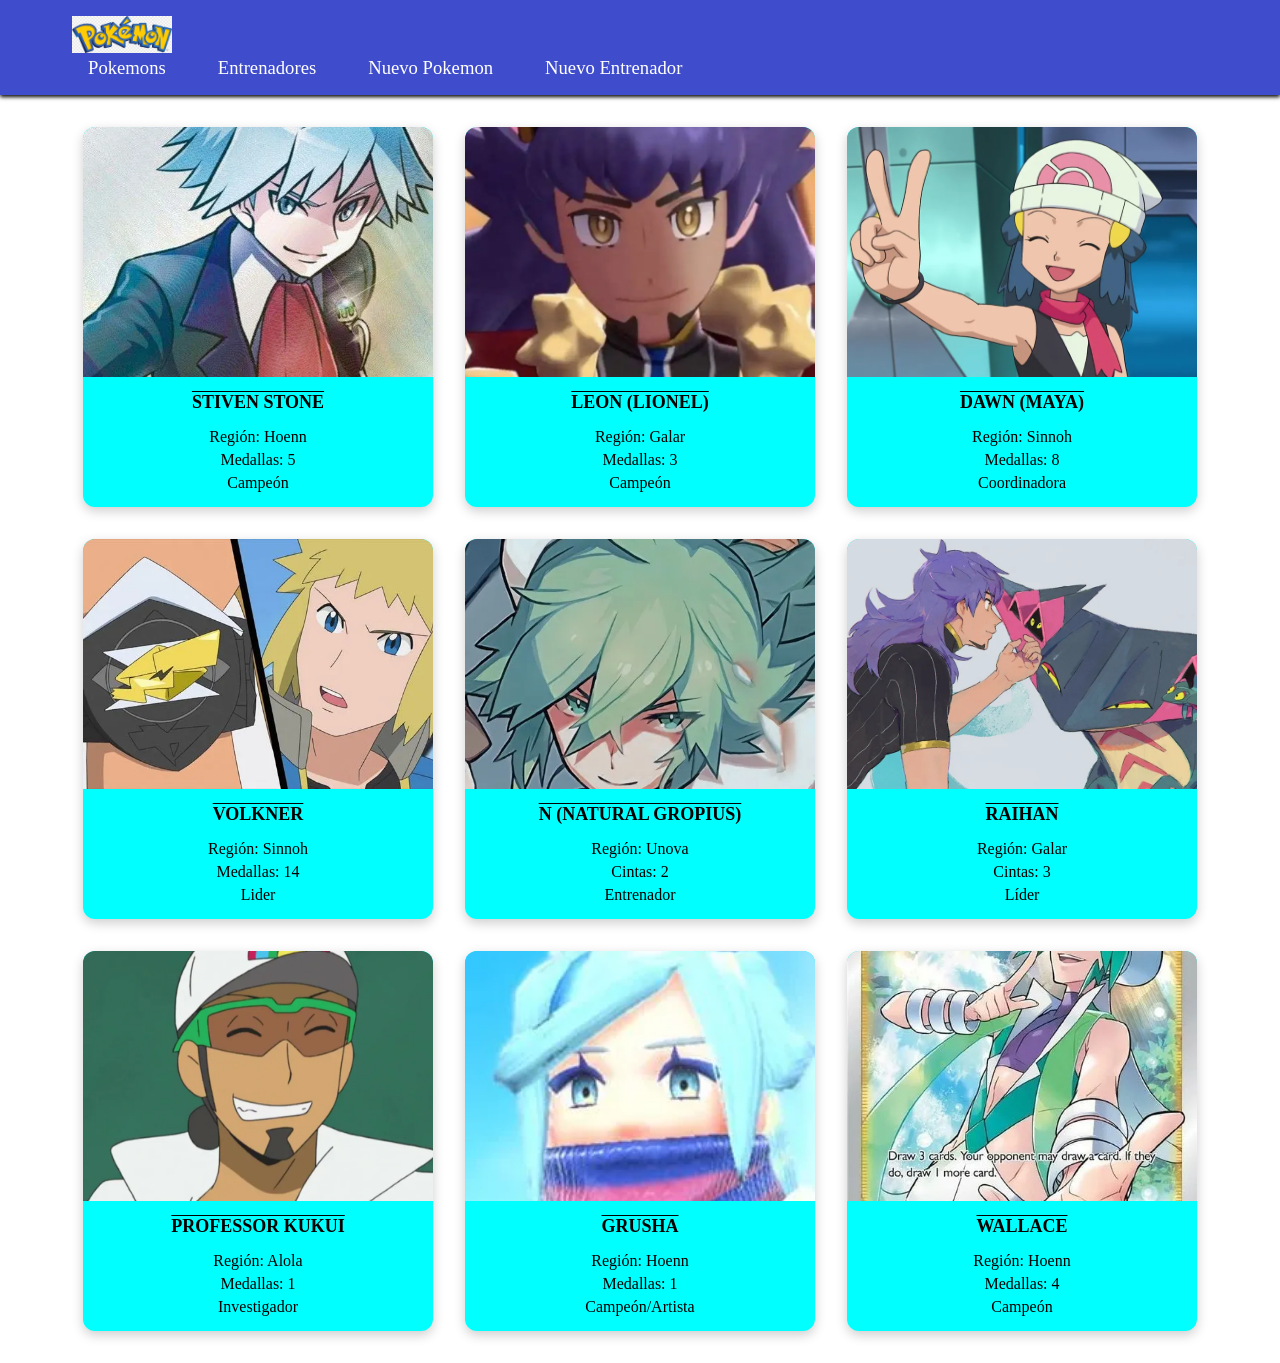
==== New-Trainers.html @ fd8da3cc "Mateo-Laboratorio5" ====
<!DOCTYPE html>
<html lang="es">
<head>
    <meta charset="UTF-8">
    <meta name="viewport" content="width=device-width, initial-scale=1.0">
    <title>Pokedex</title>
    <link rel="stylesheet" href="assets/css/menu.css">
    <link rel="stylesheet" href="assets/css/new-trainers.css">
</head>
<body>
    <nav class="navbar">
        <div class="nav-container">
            <div class="nav-logo"><img src="assets/img/pokedex4.png" alt="pokedex4.png"><Pokedex</div>
            <ul class="nav-menu">
                <li class="nav-item"><a href="index.html" class="nav-link">Pokemons</a></li>
                <li class="nav-item"><a href="trainers.html" class="nav-link">Entrenadores</a></li>
                <li class="nav-item"><a href="#nuevo-pokemon" class="nav-link">Nuevo Pokemon</a></li>
                <li class="nav-item"><a href="New-Trainers.html" class="nav-link">Nuevo Entrenador</a></li>
            </ul>
        </div>
    </nav>

    <main class="container">
        <section id="new-entrenadores" class="new-trainers-grid">
            <div class="new-trainer-card">
                <img src="assets/img/Stiveen.webp" alt="Steven Stone" class="new-trainer-image">
                <div class="new-trainer-info">
                    <h3 class="new-trainer-name">Stiven Stone</h3>
                    <p class="new-trainer-region">Región: Hoenn</p>
                    <p class="new-trainer-badges">Medallas: 5</p>
                    <span class="new-trainer-status status-active">Campeón</span>
                </div>
            </div>

            <div class="new-trainer-card">
                <img src="assets/img/Leon (Lionel).webp" alt="Leon(Lionel)" class="new-trainer-image">
                <div class="new-trainer-info">
                    <h3 class="new-trainer-name">Leon (Lionel)</h3>
                    <p class="new-trainer-region">Región: Galar</p>
                    <p class="new-trainer-badges">Medallas: 3</p>
                    <span class="new-trainer-status status-active">Campeón</span>
                </div>
            </div>

            <div class="new-trainer-card">
                <img src="assets/img/Dawn (Maya).webp" alt="Dawn" class="new-trainer-image">
                <div class="new-trainer-info">
                    <h3 class="new-trainer-name">Dawn (Maya)</h3>
                    <p class="new-trainer-region">Región: Sinnoh</p>
                    <p class="new-trainer-badges">Medallas: 8</p>
                    <span class="new-trainer-status status-active">Coordinadora</span>
                </div>
            </div>

            <div class="new-trainer-card">
                <img src="assets/img/Volkner (Lectro.webp" alt="Volkner" class="new-trainer-image">
                <div class="new-trainer-info">
                    <h3 class="new-trainer-name">Volkner</h3>
                    <p class="new-trainer-region">Región: Sinnoh</p>
                    <p class="new-trainer-badges">Medallas: 14</p>
                    <span class="new-trainer-status status-champion">Lider</span>
                </div>
            </div>

            <div class="new-trainer-card">
                <img src="assets/img/N (Natural Gropius).webp" alt="N (Natural Gropius)" class="new-trainer-image">
                <div class="new-trainer-info">
                    <h3 class="new-trainer-name">N (Natural Gropius)</h3>
                    <p class="new-trainer-region">Región: Unova</p>
                    <p class="new-trainer-badges">Cintas: 2</p>
                    <span class="new-trainer-status status-active">Entrenador</span>
                </div>
            </div>

            <div class="new-trainer-card">
                <img src="assets/img/Raihan (Lionel).webp" alt="Raihan" class="new-trainer-image">
                <div class="new-trainer-info">
                    <h3 class="new-trainer-name">Raihan</h3>
                    <p class="new-trainer-region">Región: Galar</p>
                    <p class="new-trainer-badges">Cintas: 3</p>
                    <span class="new-trainer-status status-active">Líder</span>
                </div>
            </div>

            <div class="new-trainer-card">
                <img src="assets/img/Profesor.webp" alt="Professor Kukui" class="new-trainer-image">
                <div class="new-trainer-info">
                    <h3 class="new-trainer-name">Professor Kukui</h3>
                    <p class="new-trainer-region">Región: Alola</p>
                    <p class="new-trainer-badges">Medallas: 1</p>
                    <span class="new-trainer-status status-champion">Investigador</span>
                </div>
            </div>

            <div class="new-trainer-card">
                <img src="assets/img/Grusha.webp" alt="Grusha" class="new-trainer-image">
                <div class="new-trainer-info">
                    <h3 class="new-trainer-name">Grusha</h3>
                    <p class="new-trainer-region">Región: Hoenn</p>
                    <p class="new-trainer-badges">Medallas: 1</p>
                    <span class="new-trainer-status status-champion">Campeón/Artista</span>
                </div>
            </div>

            <div class="new-trainer-card">
                <img src="assets/img/Wallace (Plubio).webp" alt="Wallace" class="new-trainer-image">
                <div class="new-trainer-info">
                    <h3 class="new-trainer-name">Wallace</h3>
                    <p class="new-trainer-region">Región: Hoenn</p>
                    <p class="new-trainer-badges">Medallas: 4</p>
                    <span class="new-trainer-status status-champion">Campeón</span>
                </div>
            </div>
        </section>
    </main>
</body>
</html>
---- assets/css/menu.css ----
* {
    margin: 0;
    padding: 0;
    box-sizing: border-box;
}

.body {
    font-family: Georgia, 'Times New Roman', Times, serif;
    background-color: rgb(255, 255, 255);
}

.navbar{
    position: sticky; /*Trabaja en conjunto con top sin el no funciona*/
    box-shadow: 0 2px 4px black;
    background-color: rgb(63, 77, 205);
    top: 0%; 
    z-index: 100px;
}

.nav-container{
    display: flex;
    justify-content: space-between;
    align-items: center;
    flex-wrap: wrap;
    padding: 16px 32px;
    max-width: 1200px;
    margin: 0% auto;
}
.nav-menu{
    display: flex;
    flex-wrap: wrap;
    gap: 20px;
    list-style: none;
}
.nav-logo img {
    width: 100px;

}
.nav-link {
    color: white;
    text-decoration: none;
    font-size: 14pt;
    font-weight: 500;
    padding: 8px 16px ;
    border-radius: 16px;
}

.nav-link:hover {
    background-color: black;
}

@media screen and (max-width: 768px) {
    .nav-container {
        flex-direction: column;
        align-items: flex-start;
        padding: 16px;
    }

}
---- assets/css/new-trainers.css ----
.container {
    /* Puse un ancho máximo de 1200px para que en pantallas gigantes 
       la Pokédex no se estire demasiado y se mantenga centrada. */
    max-width: 1200px;
    margin: auto;
    padding: 32px;
}

.new-trainers-grid {
    /* Usé flex porque es lo más cómodo para que las cartas 
       se acomoden solas una al lado de la otra. */
    display: flex;
    /* Activé wrap para que, si no caben en una fila, bajen a la siguiente. */
    flex-wrap: wrap;
    /* Bajé el espacio gap a 2rem para que las cartas tengan aire 
       pero no estén tan separadas que se desperdicie pantalla. */
    gap: 2rem; 
    justify-content: center;
}

.new-trainer-card {
    background-color: aqua;
    border-radius: 12px;
    /*  Usé rgba con 0.2 de opacidad para que la sombra sea sutil y no un manchón negro. */
    box-shadow: 0 4px 12px rgba(0, 0, 0, 0.2); 
    /* Puse overflow hidden para que si la imagen es muy grande, 
       no se salga de las esquinas redondeadas de la carta. */
    overflow: hidden;
    display: flex;
    flex-direction: column;
    /* Configuré el ancho base en 280px. asi si la pantalla es pequeña las cartas se mantienen de un tamaño legible. */
    flex: 1 1 280px;  
    /* Puse un máximo de 350px para que en monitores grandes la carta 
       no se vuelva gigante y deforme al personaje. */
    max-width: 350px;
    /* Agregué esta transición para que cuando pase el mouse (hover), 
       el movimiento se sienta suave y no de golpe. */
    transition: transform 0.3s ease;
}

.new-trainer-card:hover {
    /* Hice que la carta flote un poquito hacia arriba (5px) 
       cuando pones el mouse encima. */
    transform: translateY(-5px); 
}

.new-trainer-image {
    width: 100%;
    /* Aumenté la altura a 250px porque en 100px tus entrenadores 
       se veían cortados por la mitad; ahora se ven más imponentes. */
    height: 250px; 
    /* Cambié a cover ya que hace que la foto llene todo el recuadro 
       sin estirarse feo aunque corte un poquito los bordes. */
    object-fit: cover; 
    /* Mantuve el degradado porque combina perfecto con los colores de Pokémon. */
    background: linear-gradient(135deg, #f5d104, #004fec);
}

.new-trainer-info {
    padding: 15px;
    display: flex;
    /* Cambié esto a column para asegurar que el nombre la región y las medallas siempre estén uno debajo del otro. */
    flex-direction: column; 
    gap: 5px;
    align-items: center;
    text-align: center;
}

.new-trainer-name {
    /* Aumenté un poco el tamaño a 18px para que el nombre sea 
       lo primero que el usuario lea al ver la carta. */
    font-size: 18px; 
    font-weight: bold;
    color: #000;
    text-transform: uppercase;
    /* Mantuve el overline porque le da ese estilo único. */
    text-decoration: overline;
    /* Añadí un margen abajo para que el nombre no esté pegado a los datos de la región. */
    margin-bottom: 10px;
  }
@media screen and (max-whidth: 900px) {
    .new-trainers-grid {
        width: 100%;
        gap: 8px;
    }

    .new-trainer-card{
        flex: calc(50% - 16px);
        max-width: calc(50% -16px);
    }
    
}

@media screen and (max-whidth: 480px)  {
    .new-trainers-grid {
        width: 100%;
        gap: 8px;
    }

    .nes-trainer-card{
        flex: calc(50% - 16px);
        max-width: calc(50% -16px);
    }
    
}
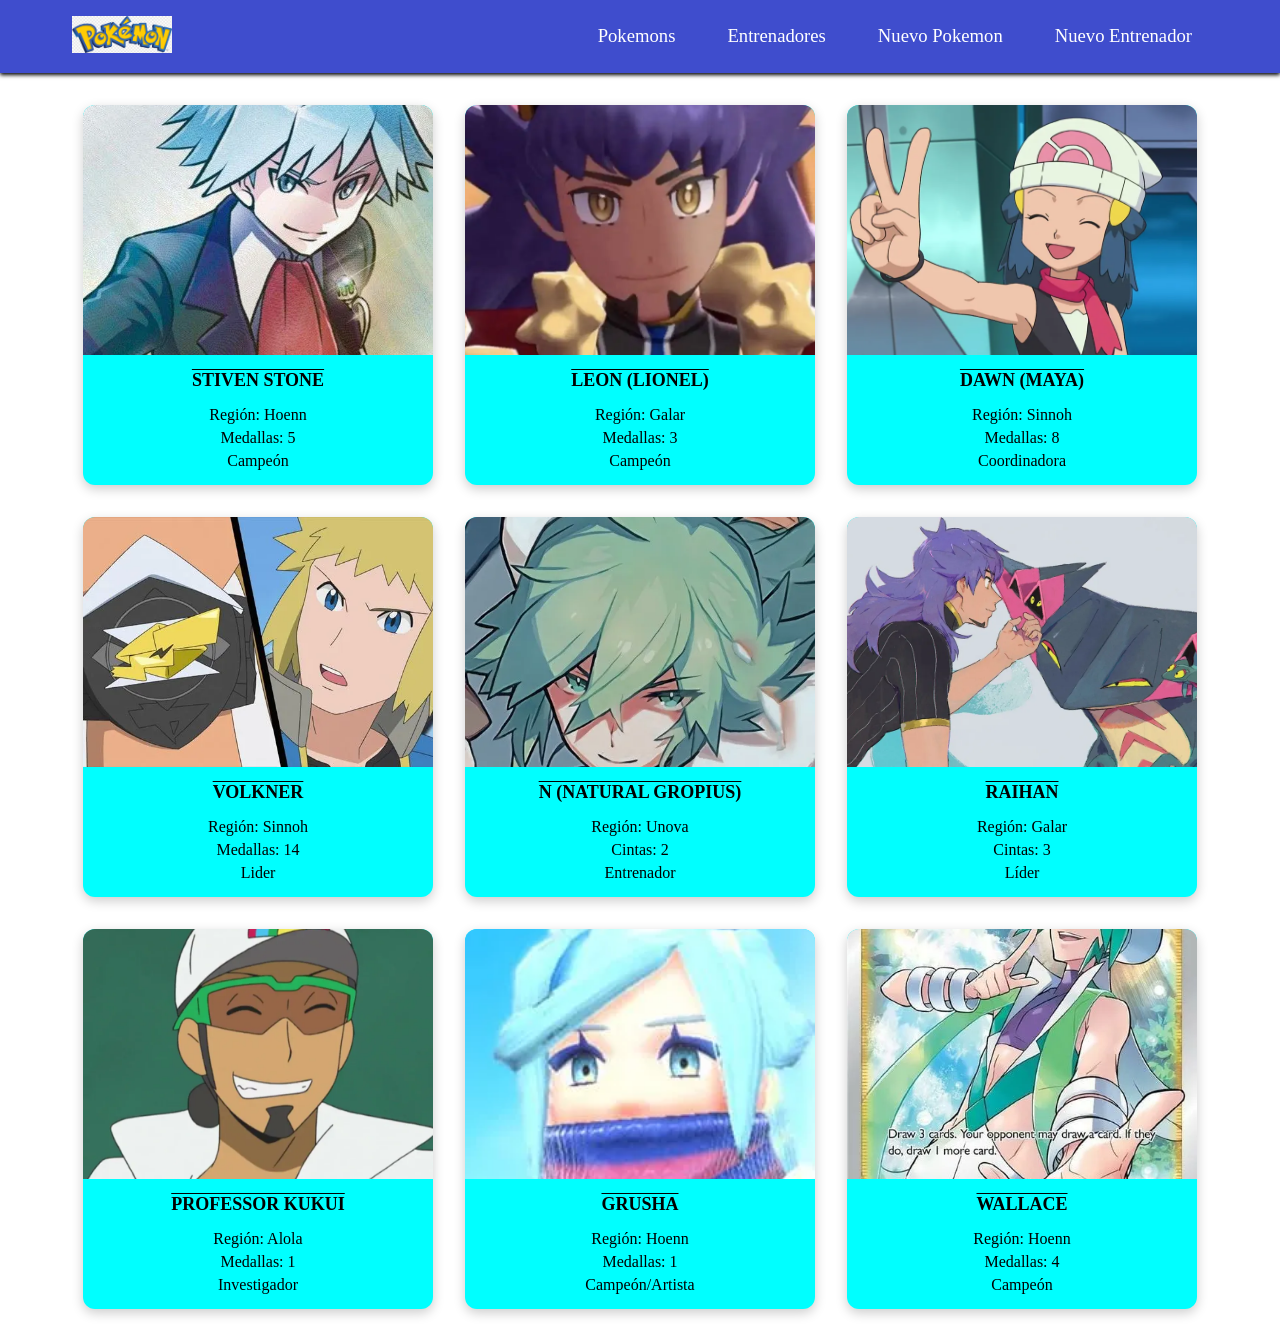
==== commit f4a67623: "Mateo-Laboratorio5" ====
--- a/New-Trainers.html
+++ b/New-Trainers.html
@@ -10,7 +10,7 @@
 <body>
     <nav class="navbar">
         <div class="nav-container">
-            <div class="nav-logo"><img src="assets/img/pokedex4.png" alt="pokedex4.png"><Pokedex</div>
+            <div class="nav-logo"><img src="assets/img/pokedex4.png" alt="pokedex4.png"><Pokedex></Pokedex></div>
             <ul class="nav-menu">
                 <li class="nav-item"><a href="index.html" class="nav-link">Pokemons</a></li>
                 <li class="nav-item"><a href="trainers.html" class="nav-link">Entrenadores</a></li>
